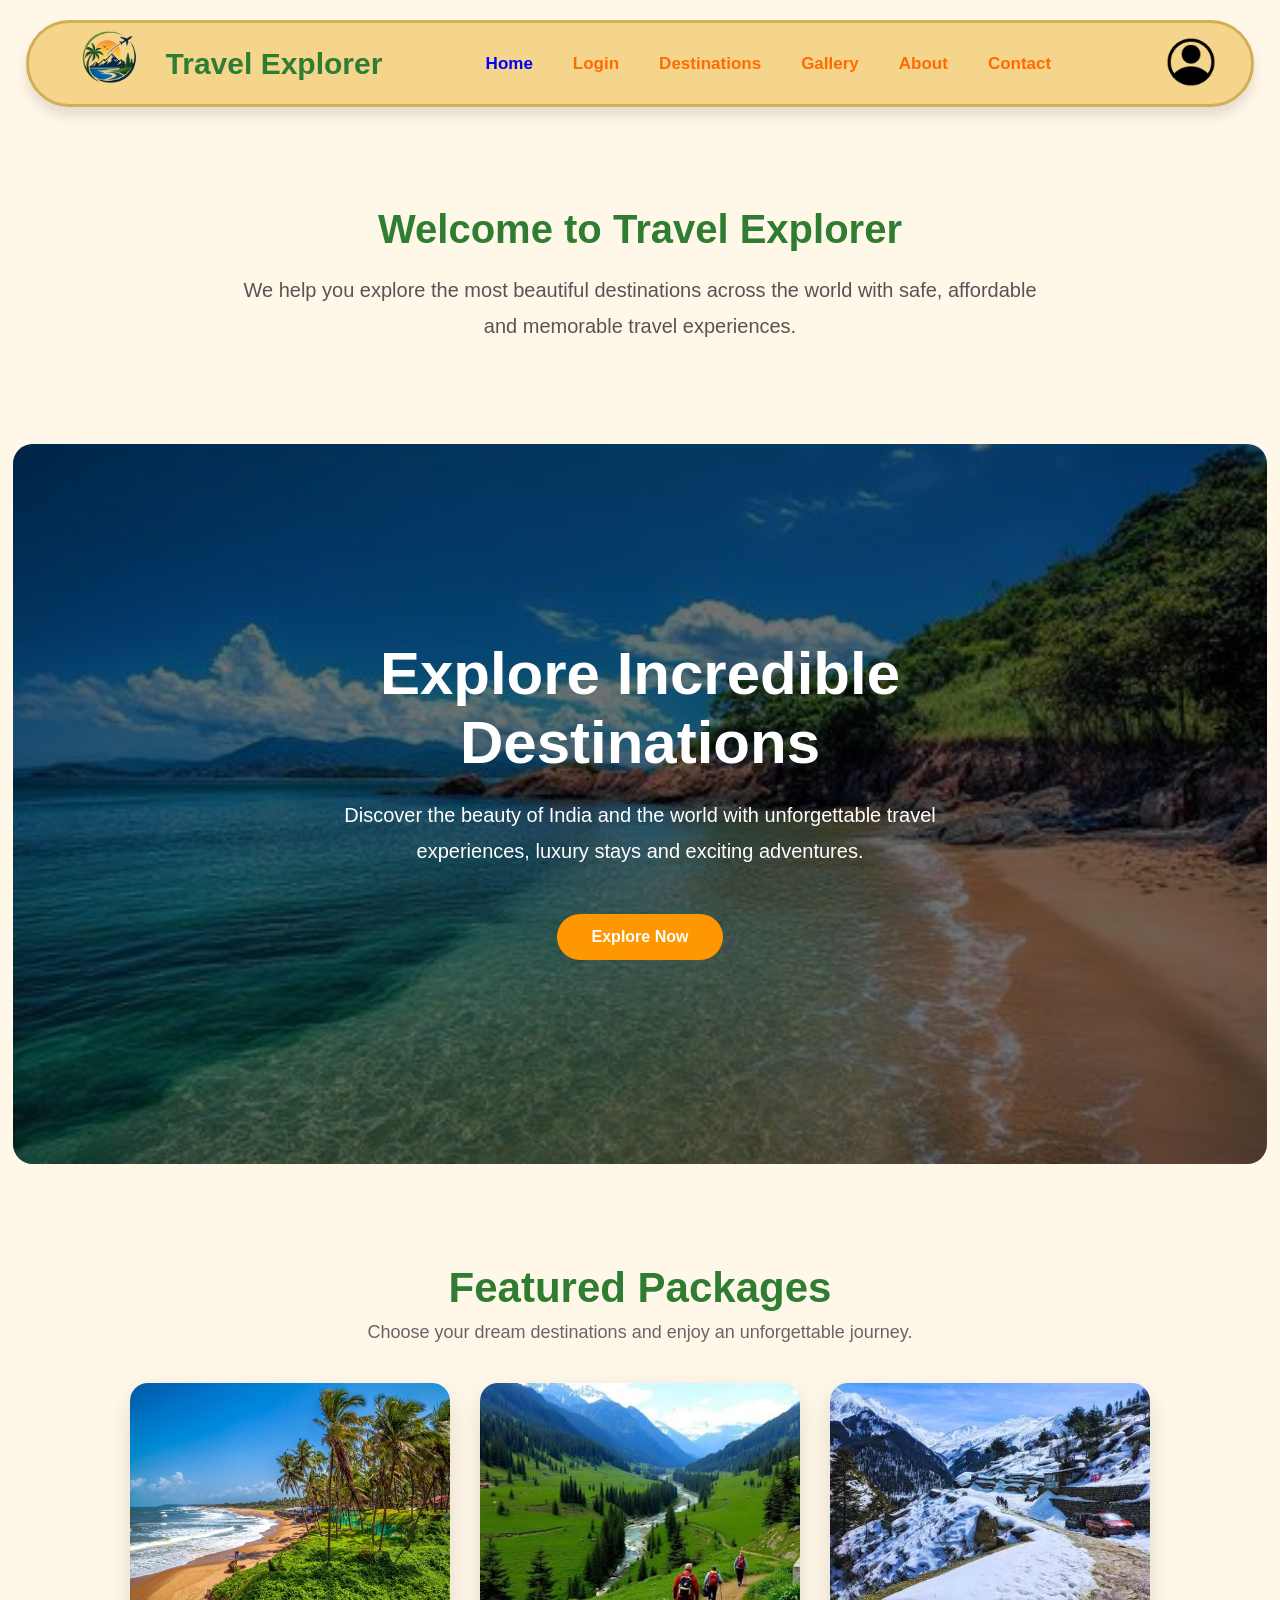
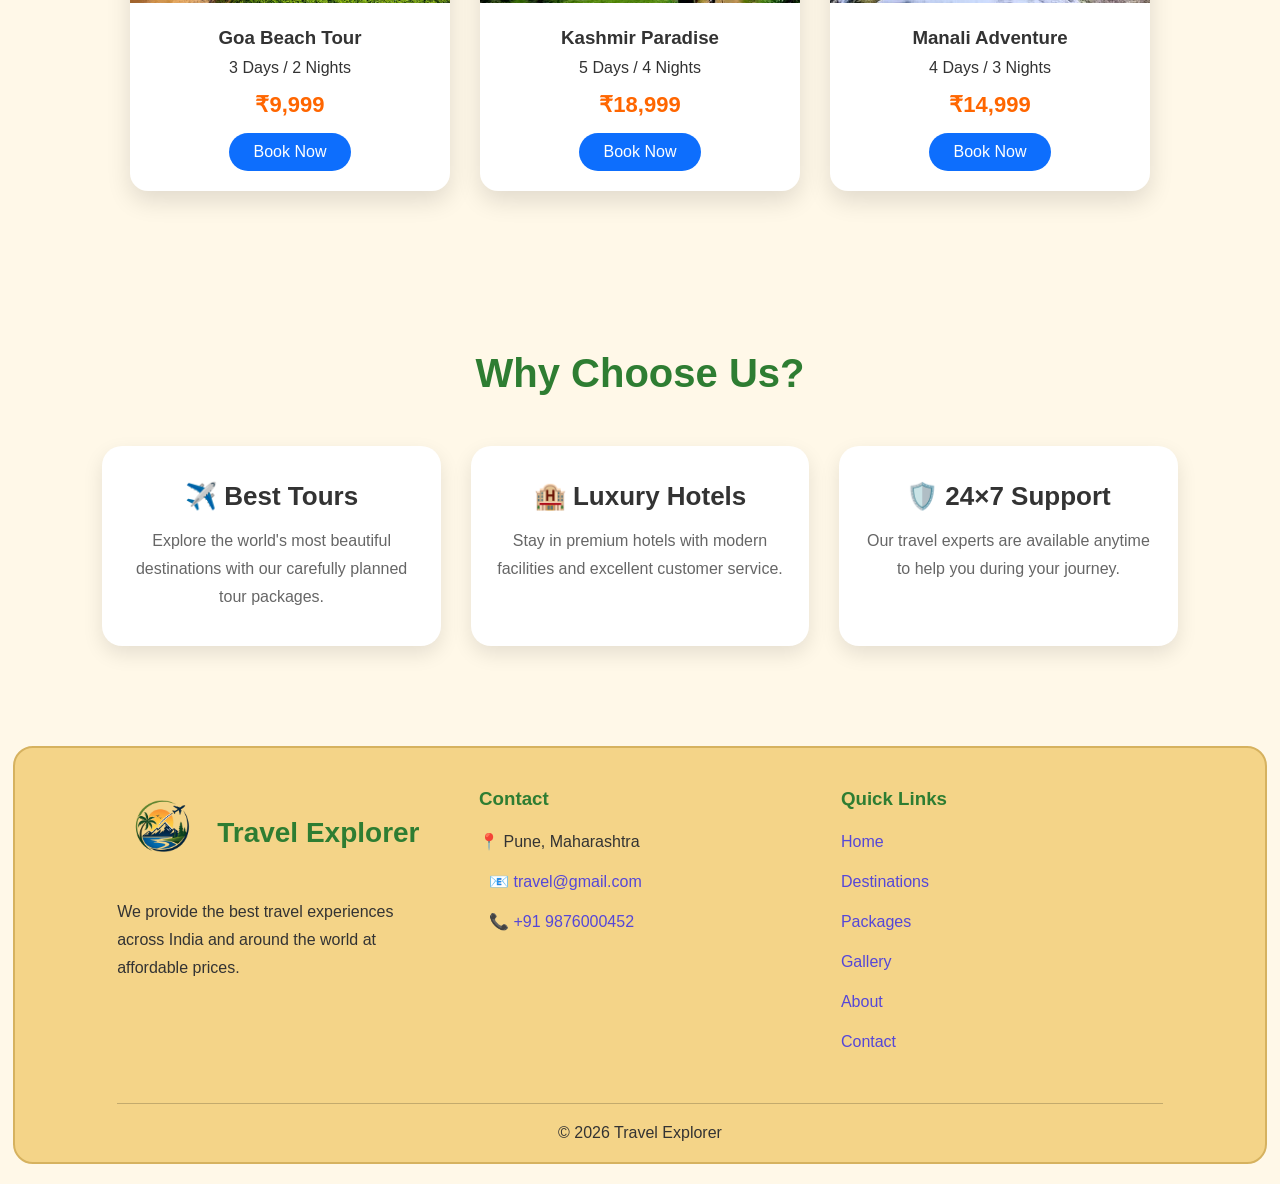
==== index.html @ 141f5e8b "git pull add pages locally" ====
<!DOCTYPE html>
<html>

<head>
    <meta charset="UTF-8">
    <meta name="viewport" content="width=device-width, initial-scale=1.0">
    <title>Travel Explorer</title>

    <link rel="stylesheet" href="./css/style.css">

    <body>



        <header>

            <div class="logo">
                <img src="./images/home/logo.png" alt="logo">
                <h2>Travel Explorer</h2>
            </div>

            <nav>

                <a href="index.html" class="active">Home</a>
                <a href="login.html">Login</a>
                <a href="pages/destination.html">Destinations</a>
                <a href="pages/gallery.html">Gallery</a>
                <a href="about.html ">About</a>
                <a href="contact.html ">Contact</a>

            </nav>

            <div class="profile ">
                <img src="./images/home/profile.png" alt="Profile">

            </div>

        </header>


        <section class="welcome">

            <h2>Welcome to Travel Explorer</h2>

            <p>
                We help you explore the most beautiful destinations across the world with safe, affordable and memorable travel experiences.
            </p>



        </section>
        <section class="hero">
            <div class="hero-overlay">
                <div class="hero-content">
                    <h1>Explore Incredible Destinations</h1>
                    <p>
                        Discover the beauty of India and the world with unforgettable travel experiences, luxury stays and exciting adventures.
                    </p>

                    <a href="./pages/destination.html" class="hero-btn">Explore Now</a>

                </div>
            </div>
        </section>



        <section class="packages">

            <h2>Featured Packages</h2>
            <p class="section-text">
                Choose your dream destinations and enjoy an unforgettable journey.
            </p>

            <div class="package-container">

                <div class="package-card">
                    <img src="images/home/goa.jpg" alt="Goa">
                    <div class="package-content">
                        <h3>Goa Beach Tour</h3>
                        <p>3 Days / 2 Nights</p>
                        <span>₹9,999</span>
                        <a href="./pages/package.html" class="card-btn">Book Now</a>
                    </div>
                </div>

                <div class="package-card">
                    <img src="images/home/kashmir.jpg" alt="Kashmir">
                    <div class="package-content">
                        <h3>Kashmir Paradise</h3>
                        <p>5 Days / 4 Nights</p>
                        <span>₹18,999</span>
                        <a href="./pages/package.html" class="card-btn">Book Now</a>
                    </div>
                </div>

                <div class="package-card">
                    <img src="images/home/manali.jpg" alt="Manali">
                    <div class="package-content">
                        <h3>Manali Adventure</h3>
                        <p>4 Days / 3 Nights</p>
                        <span>₹14,999</span>
                        <a href="./pages/package.html" class="card-btn">Book Now</a>
                    </div>
                </div>

            </div>

        </section>

        <section class="why-choose ">

            <h2>Why Choose Us?</h2>

            <div class="feature-container ">

                <div class="feature-box ">
                    <i class="fa-solid fa-plane "></i>
                    <h3>✈️ Best Tours</h3>
                    <p>
                        Explore the world's most beautiful destinations with our carefully planned tour packages.
                    </p>
                </div>

                <div class="feature-box ">
                    <i class="fa-solid fa-hotel "></i>
                    <h3> 🏨 Luxury Hotels</h3>
                    <p>
                        Stay in premium hotels with modern facilities and excellent customer service.
                    </p>
                </div>

                <div class="feature-box ">
                    <i class="fa-solid fa-headset "></i>
                    <h3> 🛡️ 24×7 Support</h3>
                    <p>
                        Our travel experts are available anytime to help you during your journey.
                    </p>
                </div>

            </div>

        </section>



        <footer>

            <div class="footer-container ">


                <div class="footer-box ">

                    <div class="footer-logo ">
                        <img src="./images/home/logo.png " alt="Logo ">
                        <h2>Travel Explorer</h2>
                    </div>

                    <p>
                        We provide the best travel experiences across India and around the world at affordable prices.
                    </p>

                </div>



                <div class="footer-box ">

                    <h3>Contact</h3>

                    <p>
                        </i>📍 Pune, Maharashtra</p>

                    <p>
                        <a href=" mailto:travel@gmail.com ">
                            <i class="fa-solid-fa-envelope "> </i>📧 travel@gmail.com </a>
                    </p>

                    <p>
                        <a href="tel: " +91 9876000452 "><i class="fa-solid fa-phone "></i>📞 +91 9876000452</a>
                </p>

                </div>

                

                <div class="footer-box ">

                    <h3>Quick Links</h3>

                    <p><a href="./index.html ">Home</a></p>

                    <p><a href="destination.html ">Destinations</a></p>

                    <p><a href=".packages.html ">Packages</a></p>

                    <p><a href="gallery.html ">Gallery</a></p>

                    <p><a href="about.html ">About</a></p>

                    <p><a href="contact.html ">Contact</a></p>

                </div>

                </div>

                <hr>

                <p class="copyright ">
                    © 2026 Travel Explorer
                </p>

                </footer>

    </body>

</html>
---- css/style.css ----
* {
    margin: 0;
    padding: 0;
    box-sizing: border-box;
    font-family: 'Poppins', sans-serif;
}

body {
    background: #FFF8E8;
    color: #333;
}

header {
    width: 96%;
    height: 87px;
    margin: 20px auto;
    background: #F5D58B;
    border: 3px solid #d4ae56;
    border-radius: 60px;
    padding: 15px 35px;
    display: flex;
    justify-content: space-between;
    align-items: center;
    top: 20px;
    z-index: 1000;
    box-shadow: 0 9px 12px rgba(32, 30, 30, 0.12);
}

.logo {
    display: flex;
    align-items: center;
    gap: 12px;
}

.logo img {
    width: 90px;
    height: 90px;
}

.logo h2 {
    color: #2E7D32;
    font-size: 30px;
    font-weight: 700;
}

nav {
    list-style: none;
    display: flex;
    gap: 40px;
    flex-wrap: wrap;
}

nav a {
    text-decoration: none;
    color: #ff6b00;
    font-size: 17px;
    font-weight: 600;
    transition: .3s;
}

nav a:hover,
.active {
    color: #0000ff;
}


/* Profile */

.profile {
    margin-left: 12px;
    flex-shrink: 0;
}

.profile img {
    width: 50px;
    height: 50px;
    border-radius: 50%;
    cursor: pointer;
}

.profile i:hover {
    color: #ff6b00;
    transform: scale(1.3s);
}

.hero {
    height: 80vh;
    background: url("../images/home/hero_banner_crop.jpg") center/cover no-repeat;
    position: relative;
    width: 98%;
    margin: 20px auto;
    border-radius: 20px;
    overflow: hidden;
}

.hero-overlay {
    width: 100%;
    height: 100%;
    background: rgba(0, 0, 0, 0.55);
    display: flex;
    justify-content: center;
    align-items: center;
    text-align: center;
}

.hero-content {
    color: #fff;
    max-width: 700px;
}

.hero-content h1 {
    font-size: 60px;
    margin-bottom: 20px;
    font-weight: bold;
}

.hero-content p {
    font-size: 20px;
    line-height: 1.8;
    margin-bottom: 35px;
}

.hero-btn {
    display: inline-block;
    padding: 14px 35px;
    margin: 10px;
    background: #ff9800;
    color: #fff;
    text-decoration: none;
    border-radius: 30px;
    transition: .3s;
    font-weight: bold;
}

.hero-btn:hover {
    background: #0d6efd;
    transform: translateY(-5px);
}

.btn2 {
    background: transparent;
    border: 2px solid white;
}

.btn2:hover {
    background: white;
    color: #000;
}

.why-choose {
    padding: 80px 8%;
    background: #FFF8E8;
}

.why-choose h2 {
    text-align: center;
    font-size: 40px;
    color: #2e7d32;
    margin-bottom: 50px;
}

.feature-container {
    display: grid;
    grid-template-columns: repeat(auto-fit, minmax(280px, 1fr));
    gap: 30px;
}

.feature-box {
    background: #fff;
    padding: 35px 25px;
    text-align: center;
    border-radius: 20px;
    box-shadow: 0 8px 20px rgba(0, 0, 0, .10);
    transition: .4s;
}

.feature-box:hover {
    transform: translateY(-8px);
}

.feature-box i {
    font-size: 50px;
    color: #ff9800;
    margin-bottom: 20px;
}

.feature-box h3 {
    font-size: 26px;
    margin-bottom: 15px;
    color: #333;
}

.feature-box p {
    font-size: 16px;
    color: #666;
    line-height: 28px;
}

.welcome {
    text-align: center;
    padding: 80px 10%;
    background: #FFF8E8;
}

.welcome h2 {
    font-size: 40px;
    color: #2e7d32;
    ;
    margin-bottom: 20px;
}

.welcome p {
    font-size: 20px;
    color: #555;
    line-height: 1.8;
    max-width: 800px;
    margin: auto;
}

.welcome .btn {
    display: inline-block;
    margin-top: 30px;
    padding: 14px 35px;
    background: #ff9800;
    color: #fff;
    text-decoration: none;
    border-radius: 30px;
    font-weight: bold;
    transition: .3s;
}

.welcome .btn:hover {
    background: #e67e22;
    transform: translateY(-3px);
}

.packages {
    padding: 80px 10%;
    background: #FFF8E8;
    text-align: center;
}

.packages h2 {
    font-size: 42px;
    color: #2e7d32;
    margin-bottom: 10px;
}

.section-text {
    color: #666;
    margin-bottom: 40px;
    font-size: 18px;
}

.package-container {
    display: flex;
    justify-content: center;
    gap: 30px;
    flex-wrap: wrap;
}

.package-card {
    width: 320px;
    background: #fff;
    border-radius: 18px;
    overflow: hidden;
    box-shadow: 0 10px 25px rgba(0, 0, 0, .12);
    transition: .3s;
}

.package-card:hover {
    transform: translateY(-10px);
}

.package-card img {
    width: 100%;
    height: 220px;
    object-fit: cover;
}

.package-content {
    padding: 20px;
}

.package-content h3 {
    margin-bottom: 10px;
}

.package-content span {
    display: block;
    color: #ff6600;
    font-size: 22px;
    font-weight: bold;
    margin: 15px 0;
}

.card-btn {
    display: inline-block;
    padding: 10px 25px;
    background: #0d6efd;
    color: white;
    text-decoration: none;
    border-radius: 25px;
}

.card-btn:hover {
    background: #ff6600;
}

footer {
    background: #f4d488;
    margin-top: 70px;
    padding: 40px 8% 20px;
    border: 2px solid #d6b25f;
    width: 98%;
    margin: 20px auto;
    border-radius: 20px;
}

.footer-container {
    display: grid;
    grid-template-columns: repeat(auto-fit, minmax(250px, 1fr));
    gap: 40px;
}

.footer-box {
    color: #333;
}

.footer-logo {
    display: flex;
    align-items: center;
    gap: 10px;
    margin-bottom: 20px;
}

.footer-logo img {
    width: 90px;
    height: 90px;
}

.footer-logo h2 {
    color: #2e7d32;
    font-size: 28px;
}

.footer-box h3 {
    margin-bottom: 18px;
    color: #2e7d32;
}

.footer-box p {
    margin: 12px 0;
    line-height: 28px;
}

.footer-box a {
    color: #5547d8;
    text-decoration: none;
    transition: .3s;
}

.footer-box a:hover {
    color: #ff6b00;
    padding-left: 5px;
}

.footer-box i {
    color: #ff9800;
    margin-right: 10px;
}

hr {
    margin: 35px 0 20px;
    border: none;
    border-top: 1px solid rgba(0, 0, 0, .2);
}

.copyright {
    text-align: center;
    font-size: 16px;
    font-weight: 500;
    color: #333;
}

@media(max-width:768px) {
    header {
        display: flex;
        flex-direction: column;
        align-items: center;
        justify-content: center;
        padding: 20px;
        gap: 15px;
        height: auto;
    }
    .logo {
        width: 100%;
        display: flex;
        justify-content: center;
    }
    nav {
        display: flex;
        flex-wrap: wrap;
        justify-content: center;
        gap: 15px;
        width: 100%;
    }
    .profile {
        position: static;
        margin-top: 10px;
    }
    .hero-content h1 {
        font-size: 32px;
    }
    .hero-content p {
        font-size: 17px;
    }
    .hero-btn {
        flex-direction: column;
        align-items: center;
    }
    .welcome h2,
    .section-title h2 {
        font-size: 32px;
    }
}
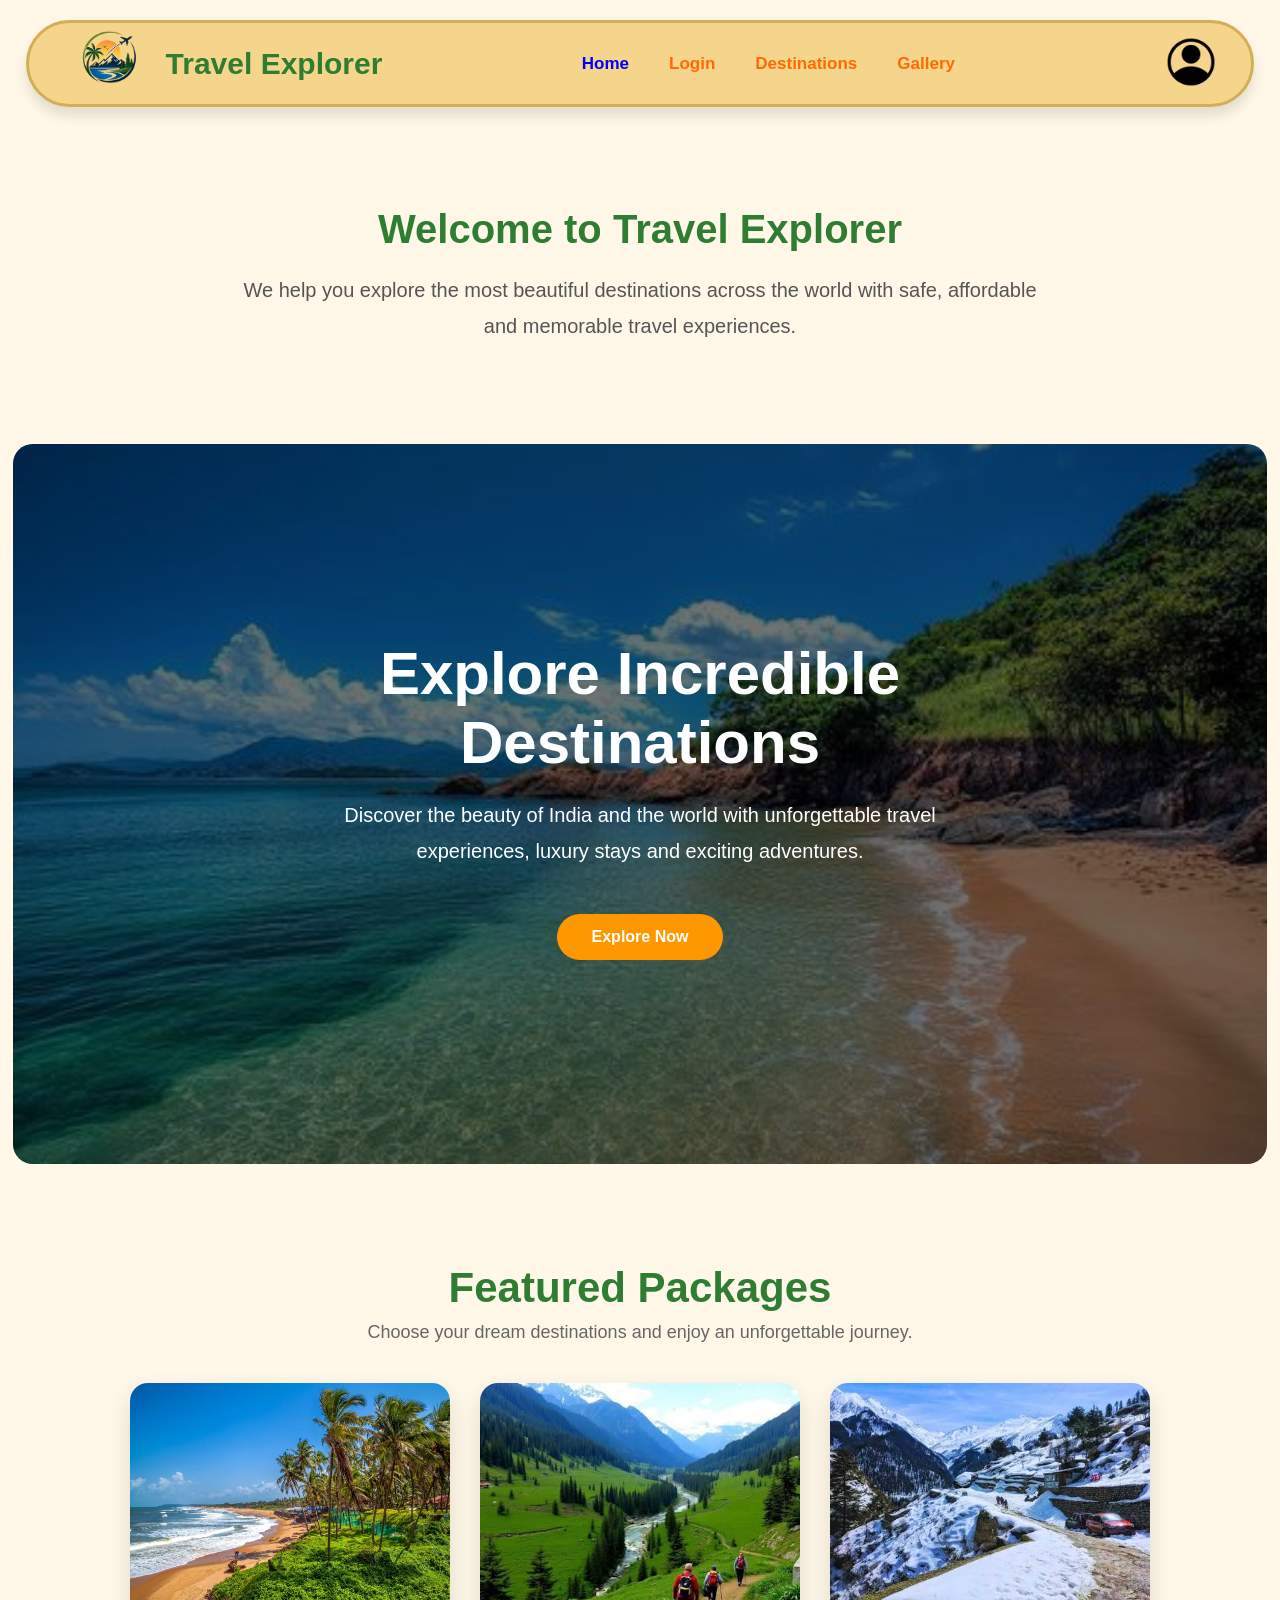
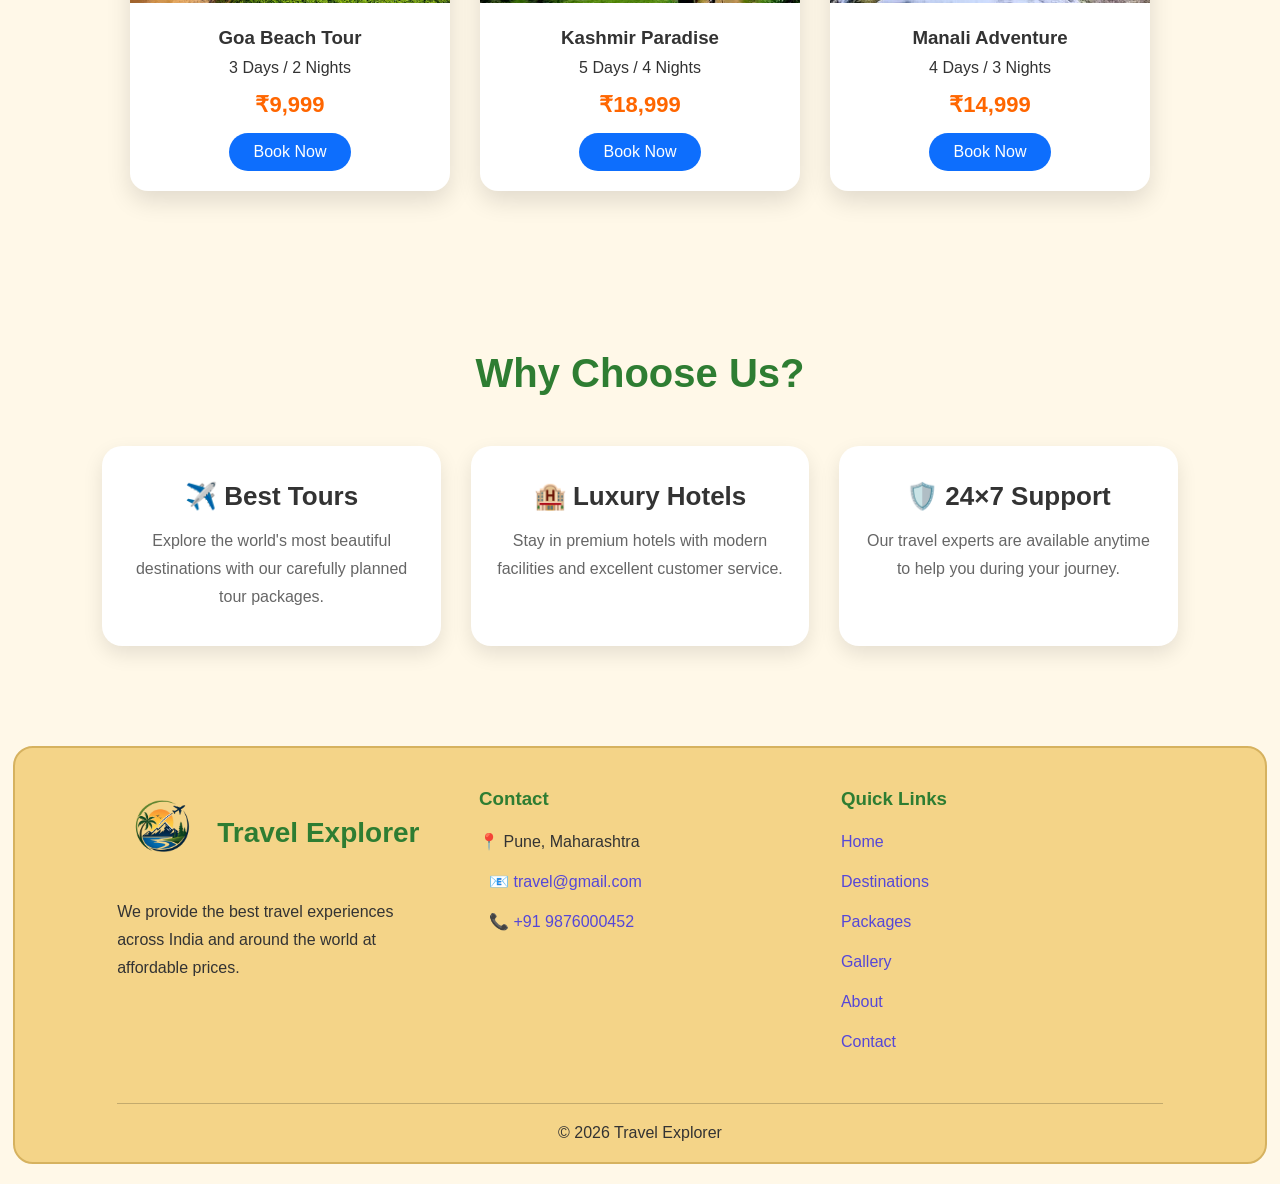
==== commit ae89c1b5: "Resolved merge conflict" ====
--- a/index.html
+++ b/index.html
@@ -22,11 +22,10 @@
             <nav>
 
                 <a href="index.html" class="active">Home</a>
-                <a href="login.html">Login</a>
+                <a href="pages/login.html">Login</a>
                 <a href="pages/destination.html">Destinations</a>
                 <a href="pages/gallery.html">Gallery</a>
-                <a href="about.html ">About</a>
-                <a href="contact.html ">Contact</a>
+
 
             </nav>
 
@@ -192,7 +191,7 @@
 
                     <p><a href="destination.html ">Destinations</a></p>
 
-                    <p><a href=".packages.html ">Packages</a></p>
+                    <p><a href="packages.html ">Packages</a></p>
 
                     <p><a href="gallery.html ">Gallery</a></p>
 
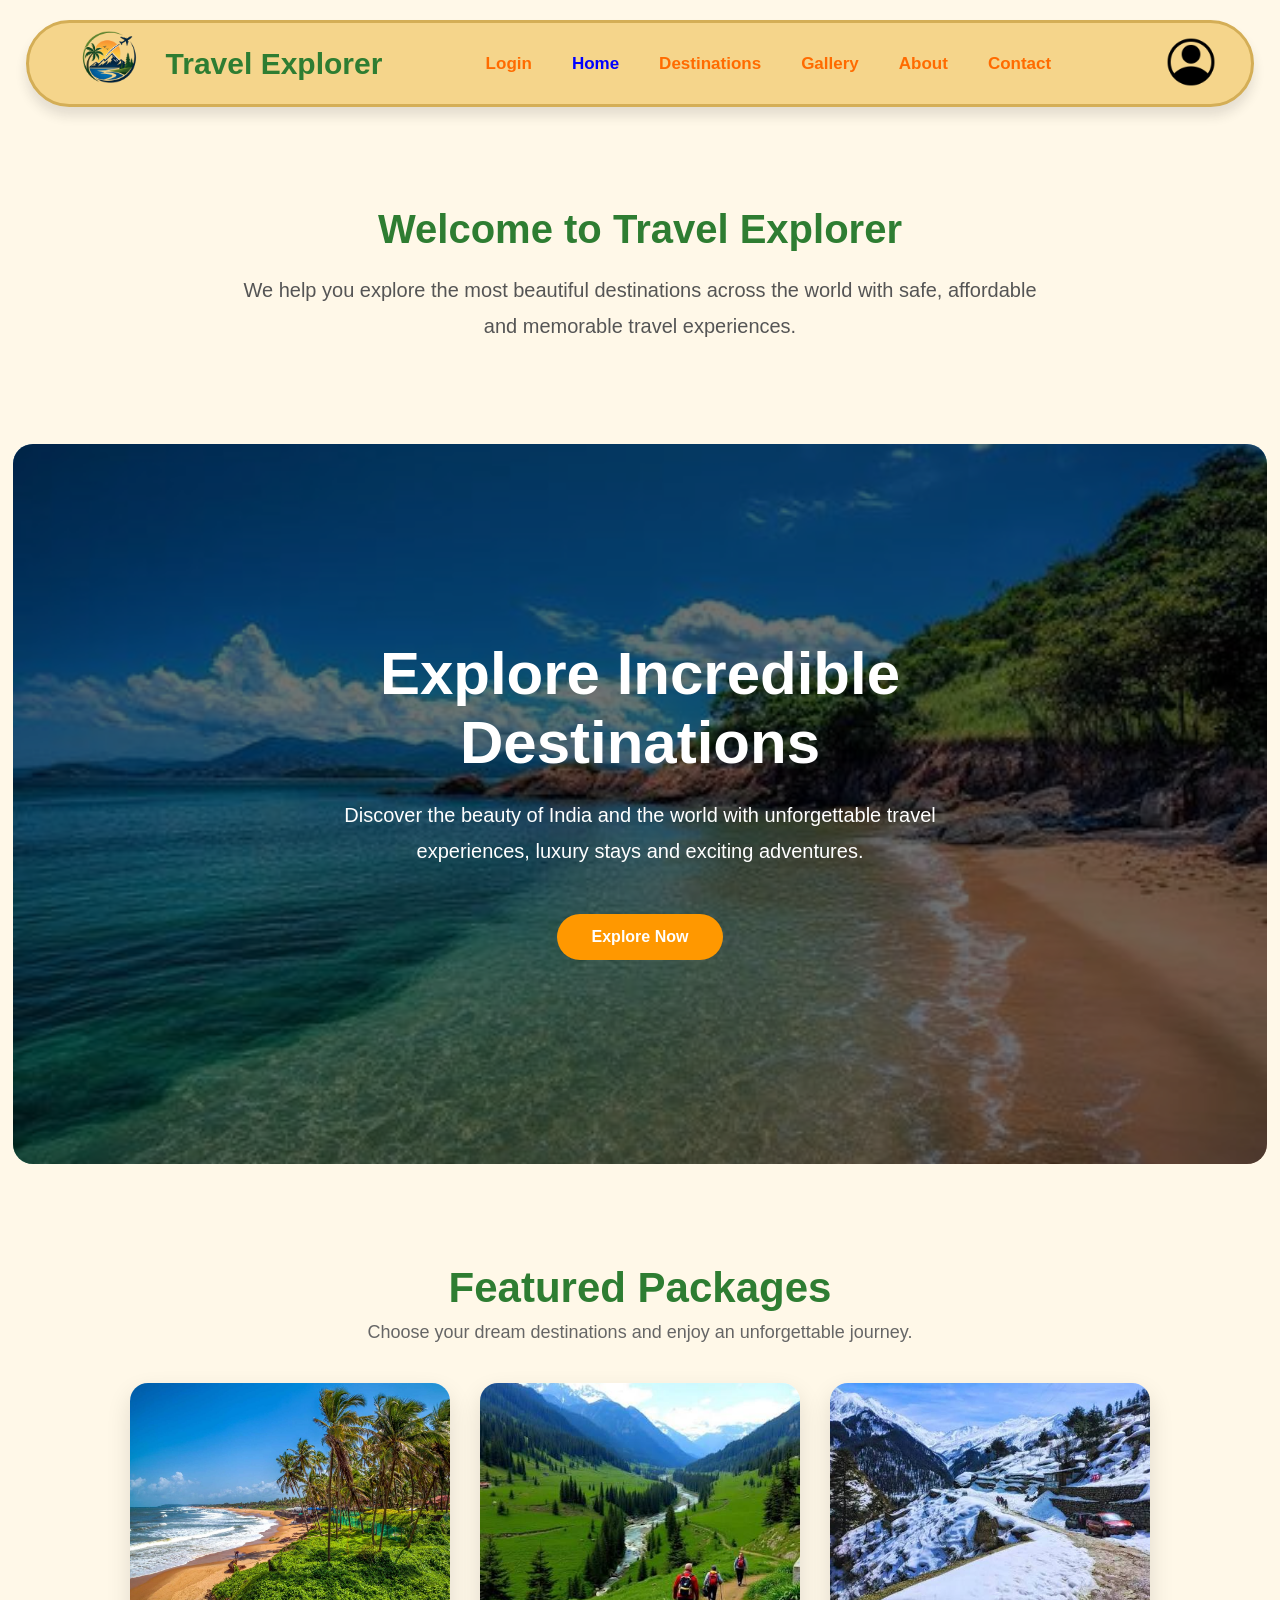
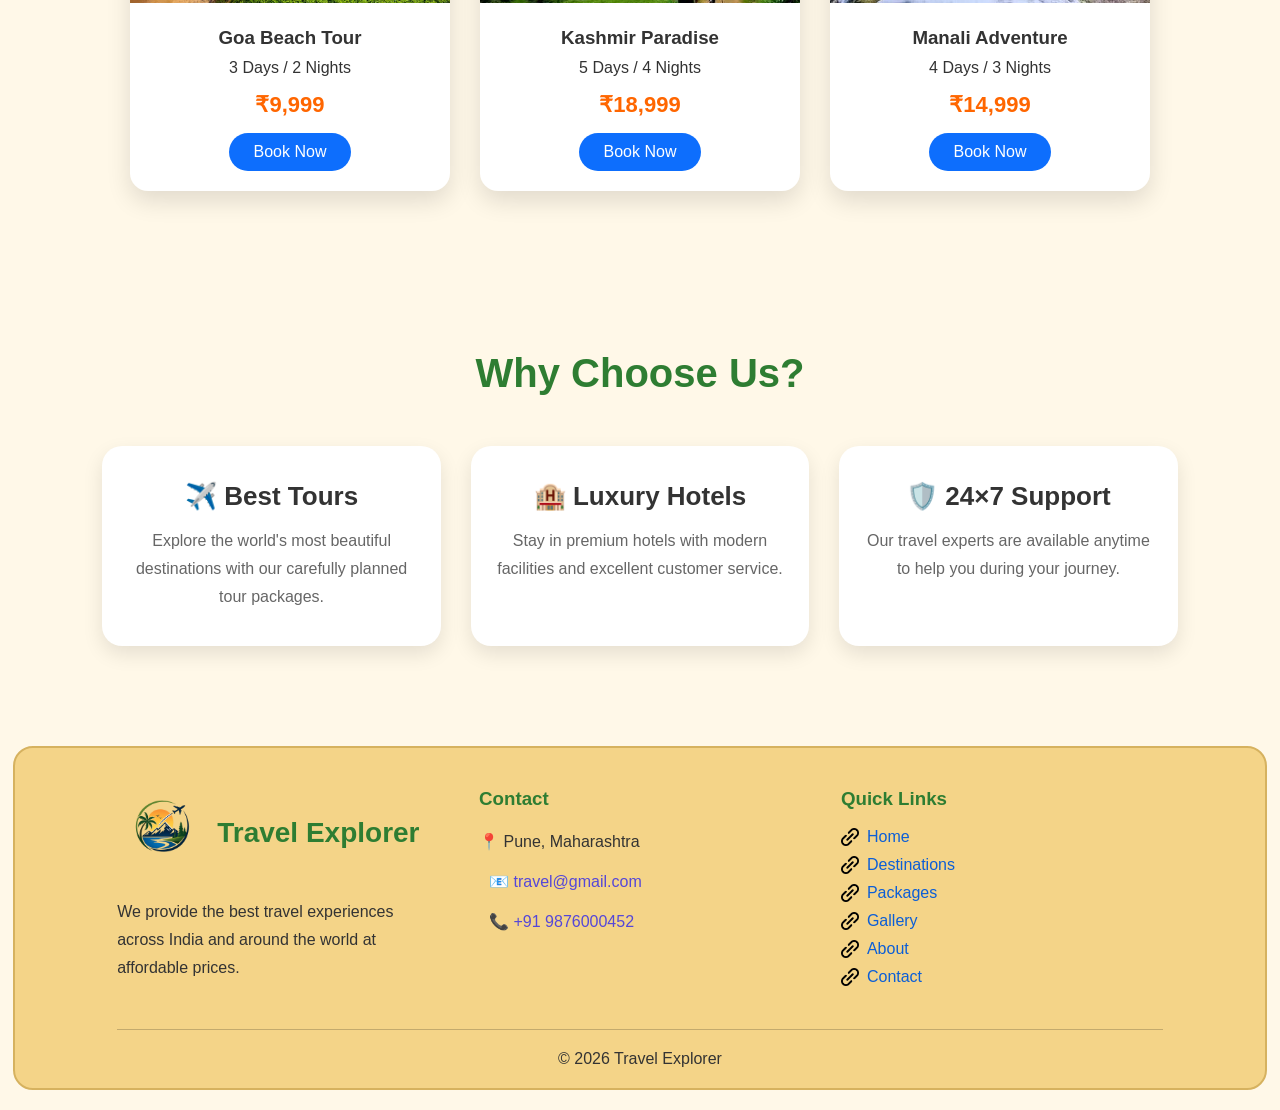
==== commit f438b128: "links icon add" ====
--- a/index.html
+++ b/index.html
@@ -21,10 +21,14 @@
 
             <nav>
 
+                <a href="pages/login.html">Login</a>
                 <a href="index.html" class="active">Home</a>
-                <a href="pages/login.html">Login</a>
                 <a href="pages/destination.html">Destinations</a>
                 <a href="pages/gallery.html">Gallery</a>
+                <a href="about.html">About</a>
+                <a href="pages/contact.html">Contact</a>
+
+
 
 
             </nav>
@@ -184,21 +188,42 @@
                 
 
                 <div class="footer-box ">
-
-                    <h3>Quick Links</h3>
-
-                    <p><a href="./index.html ">Home</a></p>
-
-                    <p><a href="destination.html ">Destinations</a></p>
-
-                    <p><a href="packages.html ">Packages</a></p>
-
-                    <p><a href="gallery.html ">Gallery</a></p>
-
-                    <p><a href="about.html ">About</a></p>
-
-                    <p><a href="contact.html ">Contact</a></p>
-
+    <h3 class="footer-section-heading ">Quick Links</h3>
+
+    <div class="quick-link-container ">
+
+        <div class="quick-link ">
+            <img src="./images/home/link.png " class="quick-links-icon ">
+            <a href="./index.html ">Home</a>
+        </div>
+
+        <div class="quick-link ">
+            <img src="./images/home/link.png " class="quick-links-icon ">
+            <a href="destination.html ">Destinations</a>
+        </div>
+
+        <div class="quick-link ">
+            <img src="./images/home/link.png " class="quick-links-icon ">
+            <a href="packages.html ">Packages</a>
+        </div>
+
+        <div class="quick-link ">
+            <img src="./images/home/link.png " class="quick-links-icon ">
+            <a href="gallery.html ">Gallery</a>
+        </div>
+
+        <div class="quick-link ">
+            <img src="./images/home/link.png " class="quick-links-icon ">
+            <a href="about.html ">About</a>
+        </div>
+
+        <div class="quick-link ">
+            <img src="./images/home/link.png " class="quick-links-icon ">
+            <a href="contact.html ">Contact</a>
+        </div>
+
+    </div>
+</div>
                 </div>
 
                 </div>
--- a/css/style.css
+++ b/css/style.css
@@ -368,6 +368,32 @@
 .footer-box i {
     color: #ff9800;
     margin-right: 10px;
+}
+
+.quick-link-container {
+    display: flex;
+    flex-direction: column;
+    gap: 10px;
+}
+
+.quick-link {
+    display: flex;
+    align-items: center;
+}
+
+.quick-links-icon {
+    width: 18px;
+    height: 18px;
+    margin-right: 8px;
+}
+
+.quick-link a {
+    text-decoration: none;
+    color: #0b5ed7;
+}
+
+.quick-link a:hover {
+    color: #ff9800;
 }
 
 hr {
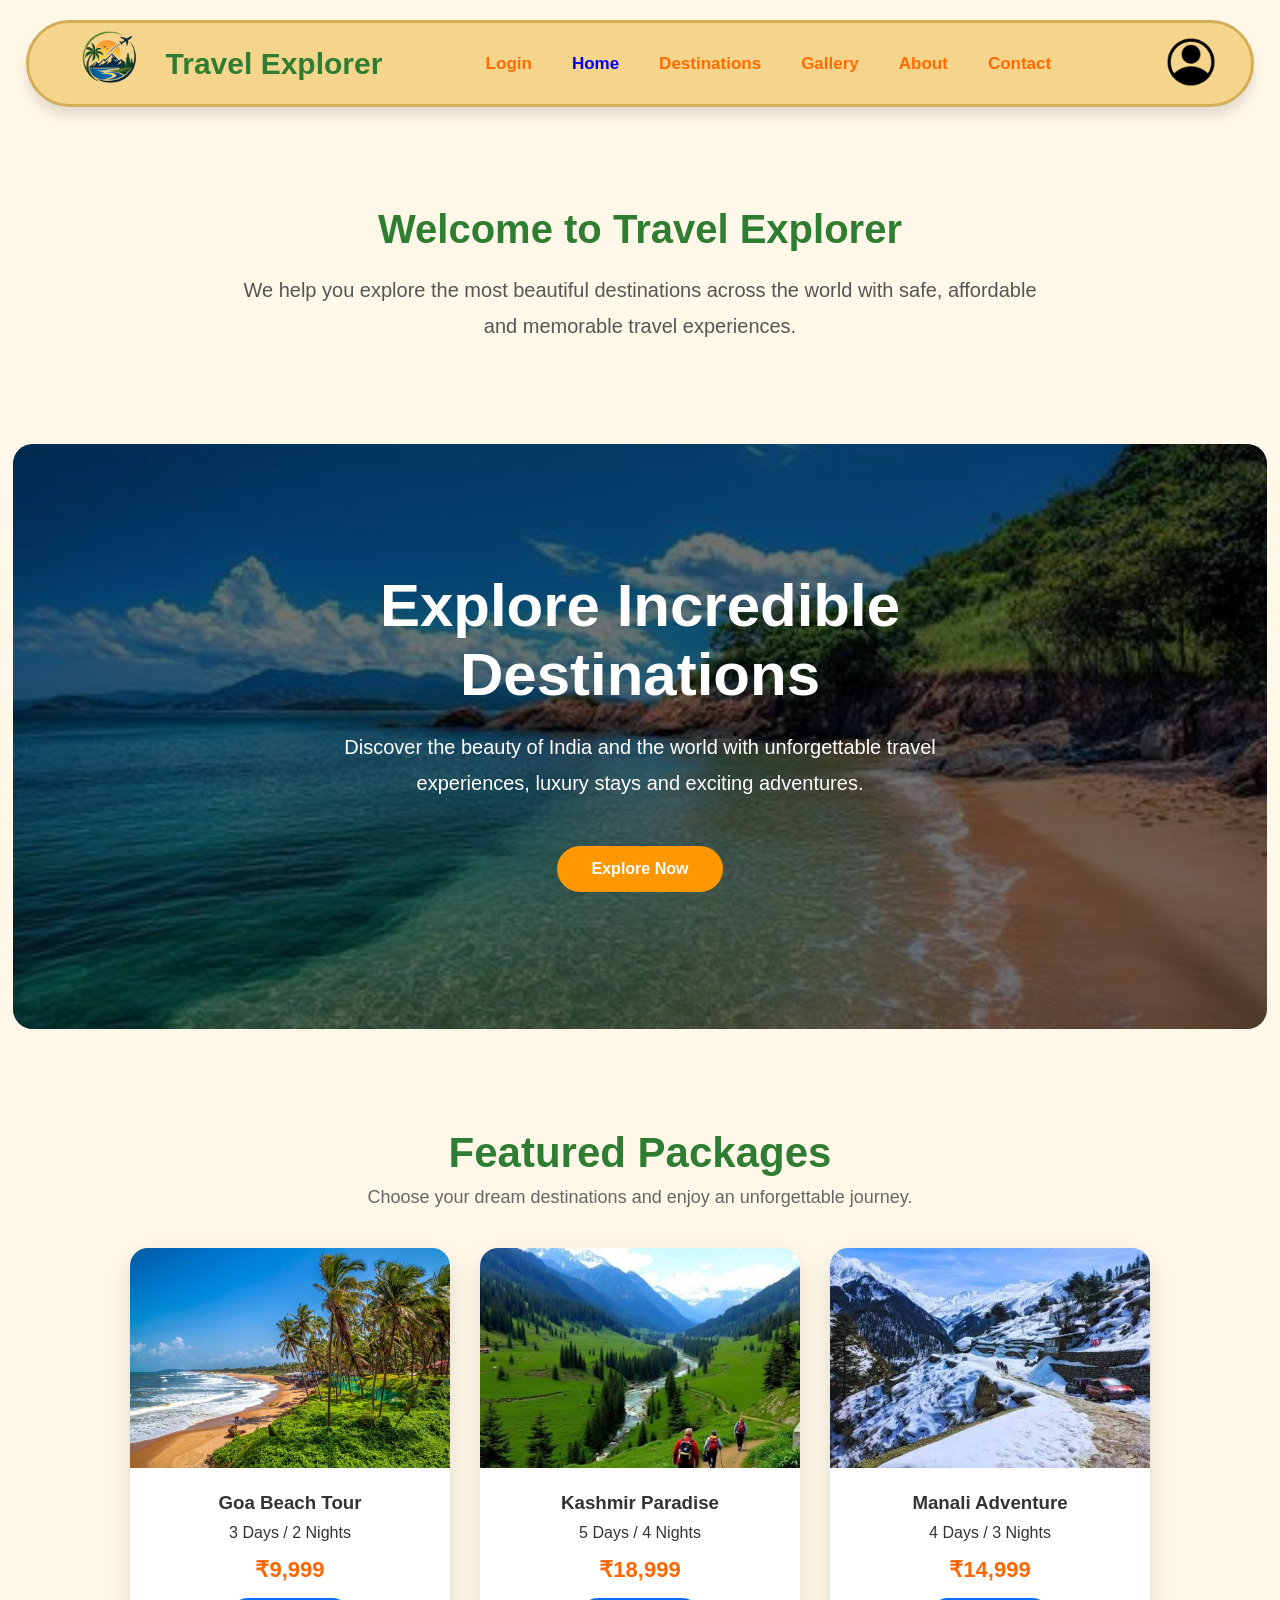
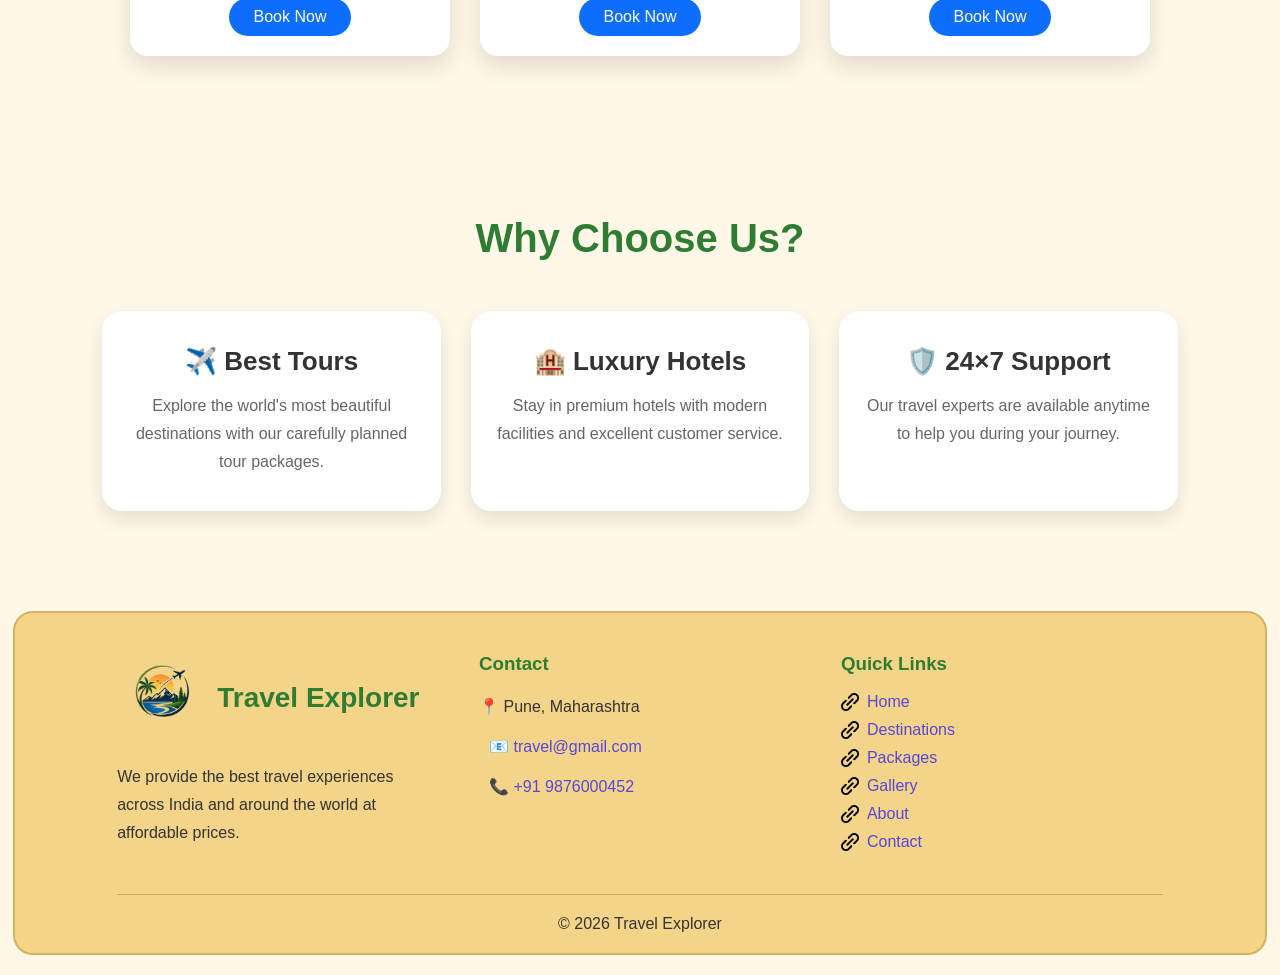
==== commit 3d7d625b: "heading change" ====
--- a/index.html
+++ b/index.html
@@ -25,7 +25,7 @@
                 <a href="index.html" class="active">Home</a>
                 <a href="pages/destination.html">Destinations</a>
                 <a href="pages/gallery.html">Gallery</a>
-                <a href="about.html">About</a>
+                <a href="pages/about.html">About</a>
                 <a href="pages/contact.html">Contact</a>
 
 
@@ -187,7 +187,7 @@
 
                 
 
-                <div class="footer-box ">
+    <div class="footer-box ">
     <h3 class="footer-section-heading ">Quick Links</h3>
 
     <div class="quick-link-container ">
--- a/css/style.css
+++ b/css/style.css
@@ -63,9 +63,6 @@
     color: #0000ff;
 }
 
-
-/* Profile */
-
 .profile {
     margin-left: 12px;
     flex-shrink: 0;
@@ -84,7 +81,7 @@
 }
 
 .hero {
-    height: 80vh;
+    height: 65vh;
     background: url("../images/home/hero_banner_crop.jpg") center/cover no-repeat;
     position: relative;
     width: 98%;
@@ -389,7 +386,7 @@
 
 .quick-link a {
     text-decoration: none;
-    color: #0b5ed7;
+    color: #5547d8;
 }
 
 .quick-link a:hover {
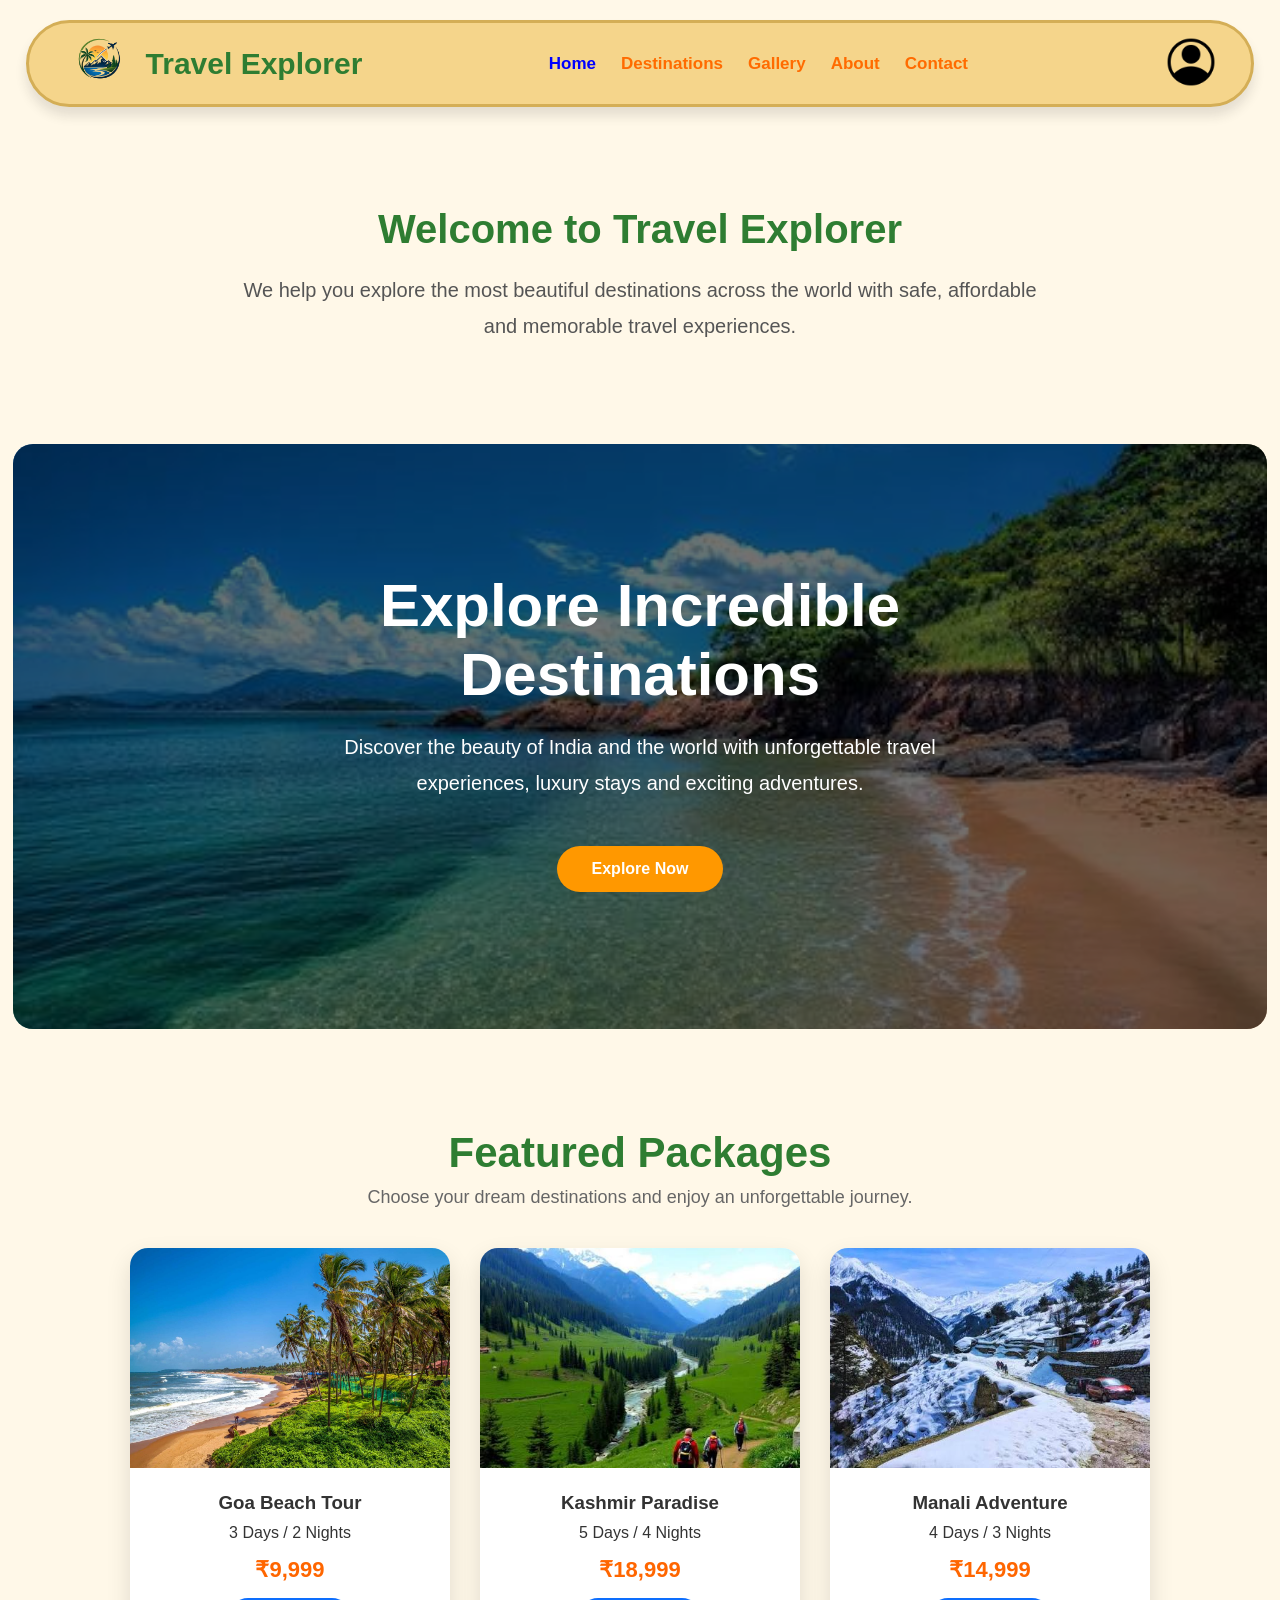
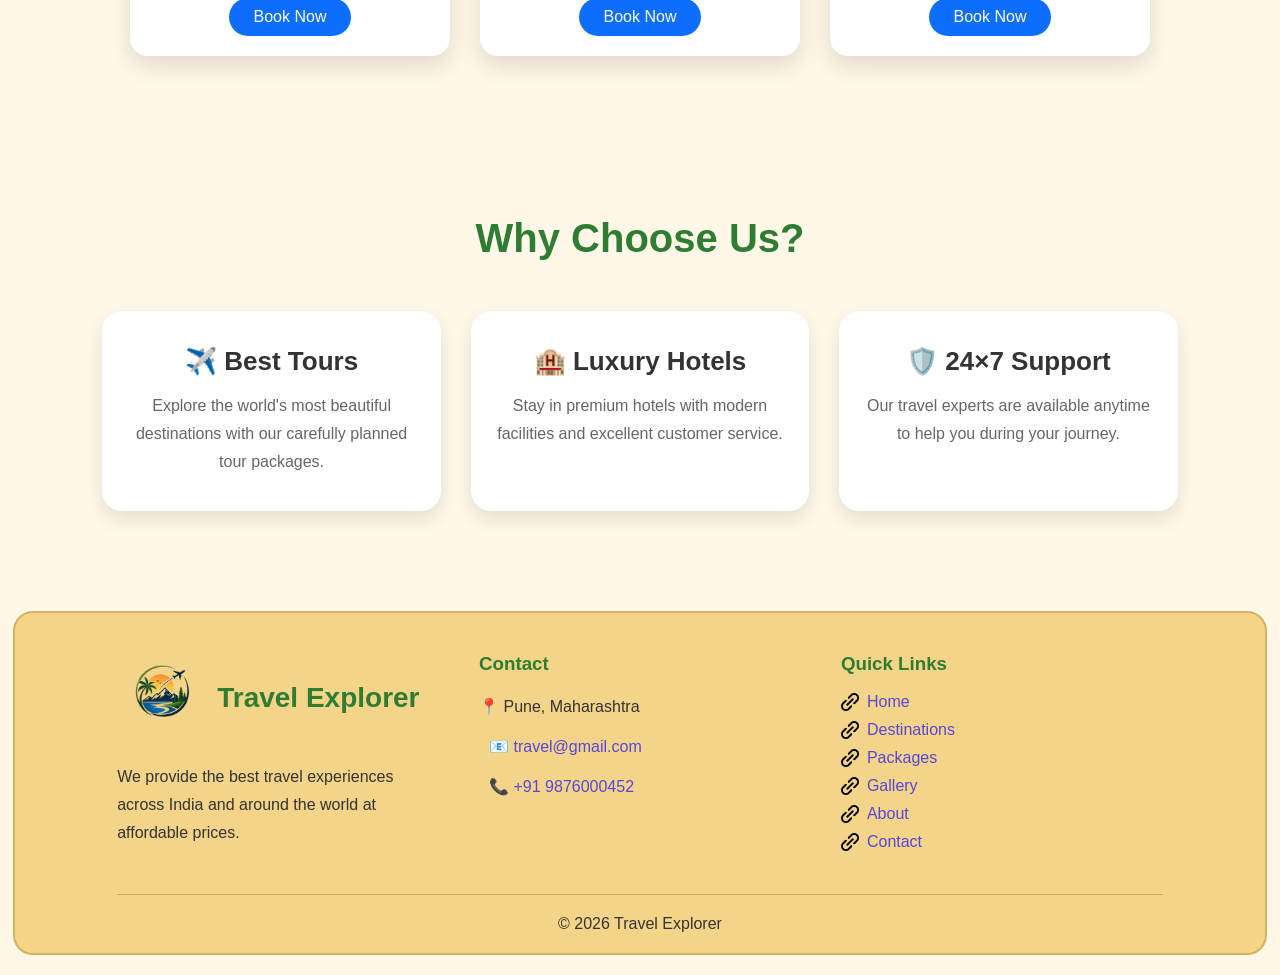
==== commit 2ffc021b: "project complete" ====
--- a/index.html
+++ b/index.html
@@ -10,47 +10,33 @@
 
     <body>
 
-
-
         <header>
-
             <div class="logo">
                 <img src="./images/home/logo.png" alt="logo">
                 <h2>Travel Explorer</h2>
             </div>
-
             <nav>
 
-                <a href="pages/login.html">Login</a>
                 <a href="index.html" class="active">Home</a>
                 <a href="pages/destination.html">Destinations</a>
                 <a href="pages/gallery.html">Gallery</a>
                 <a href="pages/about.html">About</a>
                 <a href="pages/contact.html">Contact</a>
-
-
-
-
             </nav>
 
             <div class="profile ">
-                <img src="./images/home/profile.png" alt="Profile">
-
+                <a href="./pages/login.html">
+                    <img src="./images/home/profile.png" alt="Profile">
+                </a>
             </div>
 
         </header>
 
-
         <section class="welcome">
-
             <h2>Welcome to Travel Explorer</h2>
-
             <p>
                 We help you explore the most beautiful destinations across the world with safe, affordable and memorable travel experiences.
             </p>
-
-
-
         </section>
         <section class="hero">
             <div class="hero-overlay">
@@ -59,24 +45,16 @@
                     <p>
                         Discover the beauty of India and the world with unforgettable travel experiences, luxury stays and exciting adventures.
                     </p>
-
                     <a href="./pages/destination.html" class="hero-btn">Explore Now</a>
-
                 </div>
             </div>
         </section>
-
-
-
         <section class="packages">
-
             <h2>Featured Packages</h2>
             <p class="section-text">
                 Choose your dream destinations and enjoy an unforgettable journey.
             </p>
-
             <div class="package-container">
-
                 <div class="package-card">
                     <img src="images/home/goa.jpg" alt="Goa">
                     <div class="package-content">
@@ -86,7 +64,6 @@
                         <a href="./pages/package.html" class="card-btn">Book Now</a>
                     </div>
                 </div>
-
                 <div class="package-card">
                     <img src="images/home/kashmir.jpg" alt="Kashmir">
                     <div class="package-content">
@@ -96,7 +73,6 @@
                         <a href="./pages/package.html" class="card-btn">Book Now</a>
                     </div>
                 </div>
-
                 <div class="package-card">
                     <img src="images/home/manali.jpg" alt="Manali">
                     <div class="package-content">
@@ -106,15 +82,11 @@
                         <a href="./pages/package.html" class="card-btn">Book Now</a>
                     </div>
                 </div>
-
             </div>
-
         </section>
 
         <section class="why-choose ">
-
             <h2>Why Choose Us?</h2>
-
             <div class="feature-container ">
 
                 <div class="feature-box ">
@@ -124,7 +96,6 @@
                         Explore the world's most beautiful destinations with our carefully planned tour packages.
                     </p>
                 </div>
-
                 <div class="feature-box ">
                     <i class="fa-solid fa-hotel "></i>
                     <h3> 🏨 Luxury Hotels</h3>
@@ -132,7 +103,6 @@
                         Stay in premium hotels with modern facilities and excellent customer service.
                     </p>
                 </div>
-
                 <div class="feature-box ">
                     <i class="fa-solid fa-headset "></i>
                     <h3> 🛡️ 24×7 Support</h3>
@@ -140,58 +110,39 @@
                         Our travel experts are available anytime to help you during your journey.
                     </p>
                 </div>
-
             </div>
 
         </section>
 
-
-
         <footer>
-
             <div class="footer-container ">
-
-
                 <div class="footer-box ">
-
                     <div class="footer-logo ">
                         <img src="./images/home/logo.png " alt="Logo ">
                         <h2>Travel Explorer</h2>
                     </div>
-
                     <p>
                         We provide the best travel experiences across India and around the world at affordable prices.
                     </p>
-
                 </div>
-
-
-
                 <div class="footer-box ">
 
                     <h3>Contact</h3>
-
                     <p>
                         </i>📍 Pune, Maharashtra</p>
-
                     <p>
                         <a href=" mailto:travel@gmail.com ">
                             <i class="fa-solid-fa-envelope "> </i>📧 travel@gmail.com </a>
                     </p>
-
                     <p>
                         <a href="tel: " +91 9876000452 "><i class="fa-solid fa-phone "></i>📞 +91 9876000452</a>
                 </p>
-
-                </div>
-
-                
+            </div>         
 
     <div class="footer-box ">
     <h3 class="footer-section-heading ">Quick Links</h3>
 
     <div class="quick-link-container ">
-
         <div class="quick-link ">
             <img src="./images/home/link.png " class="quick-links-icon ">
             <a href="./index.html ">Home</a>
@@ -211,31 +162,23 @@
             <img src="./images/home/link.png " class="quick-links-icon ">
             <a href="gallery.html ">Gallery</a>
         </div>
-
         <div class="quick-link ">
             <img src="./images/home/link.png " class="quick-links-icon ">
             <a href="about.html ">About</a>
         </div>
-
+        
         <div class="quick-link ">
             <img src="./images/home/link.png " class="quick-links-icon ">
             <a href="contact.html ">Contact</a>
         </div>
-
     </div>
-</div>
+    </div>
+      </div>
                 </div>
-
-                </div>
-
                 <hr>
-
                 <p class="copyright ">
                     © 2026 Travel Explorer
                 </p>
-
                 </footer>
-
     </body>
-
 </html>
--- a/css/style.css
+++ b/css/style.css
@@ -21,8 +21,9 @@
     display: flex;
     justify-content: space-between;
     align-items: center;
+    z-index: 1000;
     top: 20px;
-    z-index: 1000;
+    position: sticky;
     box-shadow: 0 9px 12px rgba(32, 30, 30, 0.12);
 }
 
@@ -33,8 +34,8 @@
 }
 
 .logo img {
-    width: 90px;
-    height: 90px;
+    width: 70px;
+    height: 70px;
 }
 
 .logo h2 {
@@ -46,8 +47,8 @@
 nav {
     list-style: none;
     display: flex;
-    gap: 40px;
-    flex-wrap: wrap;
+    gap: 25px;
+    align-items: center;
 }
 
 nav a {
@@ -202,7 +203,6 @@
 .welcome h2 {
     font-size: 40px;
     color: #2e7d32;
-    ;
     margin-bottom: 20px;
 }
 
@@ -409,29 +409,46 @@
 @media(max-width:768px) {
     header {
         display: flex;
-        flex-direction: column;
+        flex-direction: row;
         align-items: center;
-        justify-content: center;
-        padding: 20px;
-        gap: 15px;
+        justify-content: space-between;
+        padding: 12px 15px;
         height: auto;
     }
     .logo {
         width: 100%;
         display: flex;
+        flex-direction: row;
+        text-align: center;
         justify-content: center;
+        gap: 10px;
+    }
+    .logo img {
+        width: 45px;
+        height: 45px;
+    }
+    .logo h2 {
+        font-size: 22px;
     }
     nav {
         display: flex;
-        flex-wrap: wrap;
+        flex-wrap: nowrap;
         justify-content: center;
-        gap: 15px;
+        gap: 12px;
         width: 100%;
+        margin-top: 0;
+    }
+    nav a {
+        font-size: 16px;
     }
     .profile {
         position: static;
         margin-top: 10px;
     }
+    profile img {
+        width: 40px;
+        height: 40px;
+    }
     .hero-content h1 {
         font-size: 32px;
     }
